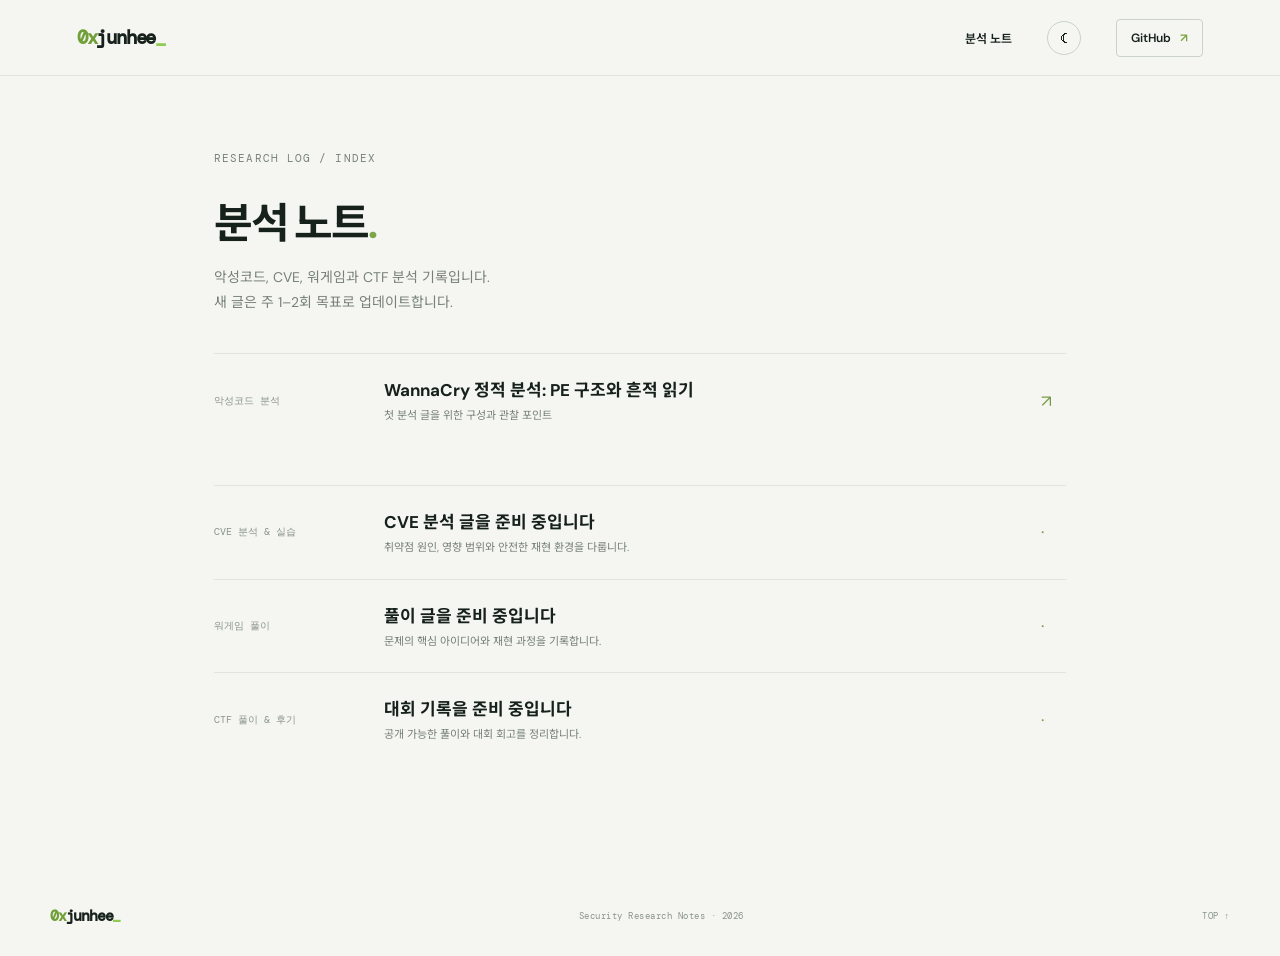
==== posts/index.html @ c13f4ed0 "Publish security research notes site" ====
<!doctype html>
<html lang="ko"><head><meta charset="utf-8"><meta name="viewport" content="width=device-width, initial-scale=1"><title>글 모음 — zunh22</title><link rel="stylesheet" href="../assets/css/style.css"><style>.listing{max-width:900px;margin:auto;padding:75px 24px 110px}.listing h1{font-size:42px;letter-spacing:-2px;margin:0 0 12px}.listing .lead{color:#778178;font-size:14px;line-height:1.8}.post-row{display:grid;grid-template-columns:150px 1fr 25px;gap:20px;align-items:center;padding:22px 0;border-top:1px solid #dfe4dc}.post-row:first-of-type{margin-top:38px}.post-row small{font:10px var(--mono);color:#89948b}.post-row h2{font-size:17px;margin:0 0 5px}.post-row p{font-size:11px;color:#778178;margin:0;line-height:1.7}.post-row b{font-size:17px;color:#779c49;font-weight:400}@media(max-width:600px){.post-row{grid-template-columns:1fr 20px;gap:8px}.post-row small{grid-column:1/-1}}</style></head>
<body><header class="topbar"><a class="brand" href="../"><span class="brand-mark">0x</span>junhee<span class="brand-cursor">_</span></a><nav><a href="../#writing">분석 노트</a><button class="theme-toggle" type="button" aria-label="다크모드 켜기" title="다크모드 전환"><span class="theme-icon">☾</span></button><a class="github-link" href="https://github.com/zunh22" target="_blank" rel="noreferrer">GitHub <span>↗</span></a></nav></header><main class="listing"><p class="eyebrow">RESEARCH LOG / INDEX</p><h1>분석 노트<span style="color:#7ba64b">.</span></h1><p class="lead">악성코드, CVE, 워게임과 CTF 분석 기록입니다.<br>새 글은 주 1–2회 목표로 업데이트합니다.</p>
<a class="post-row" data-category="malware" href="first-malware-analysis.html"><small>악성코드 분석</small><div><h2>WannaCry 정적 분석: PE 구조와 흔적 읽기</h2><p>첫 분석 글을 위한 구성과 관찰 포인트</p></div><b>↗</b></a>
<div class="post-row" data-category="cve"><small>CVE 분석 & 실습</small><div><h2>CVE 분석 글을 준비 중입니다</h2><p>취약점 원인, 영향 범위와 안전한 재현 환경을 다룹니다.</p></div><b>·</b></div>
<div class="post-row" data-category="wargame"><small>워게임 풀이</small><div><h2>풀이 글을 준비 중입니다</h2><p>문제의 핵심 아이디어와 재현 과정을 기록합니다.</p></div><b>·</b></div>
<div class="post-row" data-category="ctf"><small>CTF 풀이 & 후기</small><div><h2>대회 기록을 준비 중입니다</h2><p>공개 가능한 풀이와 대회 회고를 정리합니다.</p></div><b>·</b></div>
</main><footer><a class="brand" href="../"><span class="brand-mark">0x</span>junhee<span class="brand-cursor">_</span></a><span>Security Research Notes · 2026</span><a href="#top">TOP ↑</a></footer><script>const themeRoot=document.documentElement,themeButton=document.querySelector('.theme-toggle'),themeIcon=document.querySelector('.theme-icon');function setTheme(t){themeRoot.dataset.theme=t;themeIcon.textContent=t==='dark'?'☀':'☾';themeButton.setAttribute('aria-label',t==='dark'?'라이트모드 켜기':'다크모드 켜기')}setTheme(localStorage.getItem('theme')||(matchMedia('(prefers-color-scheme: dark)').matches?'dark':'light'));themeButton.addEventListener('click',()=>{const n=themeRoot.dataset.theme==='dark'?'light':'dark';localStorage.setItem('theme',n);setTheme(n)});const category=new URLSearchParams(location.search).get('category');if(category)document.querySelectorAll('[data-category]').forEach(row=>row.hidden=row.dataset.category!==category);</script></body></html>
---- assets/css/style.css ----
@import url('https://fonts.googleapis.com/css2?family=DM+Mono:wght@400;500&family=DM+Sans:wght@400;500;600;700&family=Noto+Sans+KR:wght@400;500;600;700;800&display=swap');
:root{--ink:#17211c;--muted:#707b73;--paper:#f5f6f1;--green:#b8f36c;--line:#dfe4dc;--mono:'DM Mono',monospace;--sans:'DM Sans','Noto Sans KR',sans-serif}*{box-sizing:border-box}html{scroll-behavior:smooth}body{margin:0;background:var(--paper);color:var(--ink);font-family:var(--sans);-webkit-font-smoothing:antialiased}a{color:inherit;text-decoration:none}.topbar{height:76px;display:flex;align-items:center;justify-content:space-between;padding:0 max(calc((100vw - 1180px)/2),6vw);border-bottom:1px solid var(--line)}.brand{font:600 19px var(--mono);letter-spacing:-1.2px}.brand-mark{color:#719f38}.brand-cursor{color:#90ca50;animation:blink 1.1s steps(2) infinite}.topbar nav{display:flex;align-items:center;gap:35px;font-size:12px;font-weight:600}.topbar nav a{transition:opacity .2s}.topbar nav a:hover{opacity:.55}.github-link{border:1px solid #cbd2c8;border-radius:4px;padding:10px 14px}.github-link span{color:#77a63b;margin-left:6px}.hero{max-width:1180px;min-height:520px;margin:auto;padding:92px 0 76px;display:grid;grid-template-columns:1fr 1fr;align-items:center;position:relative}.eyebrow{font:11px var(--mono);letter-spacing:1.1px;color:#78827a;margin:0 0 24px}.pulse{display:inline-block;width:7px;height:7px;border-radius:50%;background:#8dc348;box-shadow:0 0 0 4px #8dc34822;margin-right:9px}.hero h1{font-size:76px;line-height:1.08;letter-spacing:-5px;margin:0 0 22px;font-weight:700}.hero h1 em,.about h2 em{font-style:normal;color:#779c49}.intro{font-size:15px;line-height:1.9;color:#68736b;max-width:440px;word-break:keep-all}.hero-actions{display:flex;align-items:center;gap:25px;margin-top:31px}.button{display:inline-flex;align-items:center;gap:24px;padding:14px 18px;font-size:12px;font-weight:700;border-radius:3px;transition:transform .2s}.button:hover{transform:translateY(-2px)}.primary{background:var(--ink);color:white}.primary span,.dark span{color:var(--green)}.text-link{font-size:12px;font-weight:600}.text-link span{color:#79a747}.terminal{background:#17211c;color:#d8e2d5;border-radius:6px;overflow:hidden;box-shadow:0 25px 55px #2533231c;max-width:455px;width:100%;justify-self:end;font:11px var(--mono)}.terminal-bar{height:41px;background:#202b25;display:flex;align-items:center;gap:14px;padding:0 16px;color:#8e9b90;border-bottom:1px solid #ffffff0c}.dots{display:flex;gap:5px}.dots i{width:7px;height:7px;border-radius:50%;background:#ee7d69}.dots i:nth-child(2){background:#e7bd58}.dots i:nth-child(3){background:#79be69}.terminal-state{margin-left:auto;color:#91c963;font-size:9px}.terminal-body{padding:24px 24px 28px;min-height:186px}.terminal-body p{margin:0 0 11px}.terminal-body b{color:#b8f36c;font-weight:400}.terminal-body p span{color:#85bed4}.terminal-body .code-line{padding-left:18px;color:#b9c8bc}.terminal-gap{margin-top:23px!important}.caret{display:inline-block;width:7px;height:13px;background:#b8f36c;vertical-align:middle}.terminal-foot{display:flex;justify-content:space-between;padding:11px 17px;border-top:1px solid #ffffff10;color:#69776d;font-size:9px;letter-spacing:1px}.hero-index{position:absolute;bottom:26px;right:0;font:9px var(--mono);letter-spacing:1px;color:#8a958c}.hero-index span{color:#aeb9ac;margin-left:15px}.ticker{overflow:hidden;border-block:1px solid var(--line);background:#eef0e9;padding:15px 0;white-space:nowrap;font:10px var(--mono);letter-spacing:1.8px;color:#78837a}.ticker div{width:max-content;animation:marquee 38s linear infinite}.ticker b{color:#83b34b;font-size:15px;margin:0 32px}.section{max-width:1180px;margin:auto;padding:93px 0}.section-heading{display:flex;justify-content:space-between;align-items:end;margin-bottom:35px}.section-heading .eyebrow{margin-bottom:13px}.section h2,.feature-copy h2{font-size:36px;line-height:1.3;letter-spacing:-1.8px;margin:0}.accent{color:#7ba64b}.section-note{font-size:12px;line-height:1.8;color:#89928a;text-align:right;margin:0 0 3px}.category-grid{display:grid;grid-template-columns:repeat(4,1fr);gap:13px}.category-card{min-height:230px;padding:19px 19px 16px;border:1px solid var(--line);border-radius:4px;background:#fafbf7;display:flex;flex-direction:column;transition:transform .2s,border-color .2s}.category-card:hover{transform:translateY(-4px);border-color:#a8b39e}.card-top{display:flex;justify-content:space-between;align-items:center}.card-number{font:10px var(--mono);color:#9aa39a}.card-icon{width:31px;height:31px;display:grid;place-items:center;border-radius:50%;font-size:16px}.card-green .card-icon{background:#e5f3d4;color:#63923b}.card-orange .card-icon{background:#f8e9dc;color:#bb7743}.card-blue .card-icon{background:#dfebf3;color:#56809b}.card-purple .card-icon{background:#eee5f3;color:#8965a0}.category-card h3{font-size:16px;letter-spacing:-.4px;margin:23px 0 8px}.category-card p{font-size:11px;line-height:1.75;color:#788279;margin:0;word-break:keep-all}.card-bottom{margin-top:auto;padding-top:18px;display:flex;align-items:center;justify-content:space-between;font:9px var(--mono);color:#939d93}.card-bottom b{font-size:15px;color:#758d63;font-weight:400}.featured{max-width:1180px;margin:0 auto 18px;background:#e9eee3;display:grid;grid-template-columns:1fr 1fr;min-height:350px;border:1px solid #dce4d5}.feature-art{position:relative;min-height:350px;background:#19251f;overflow:hidden}.scan-grid{position:absolute;inset:0;background-image:linear-gradient(#ffffff09 1px,transparent 1px),linear-gradient(90deg,#ffffff09 1px,transparent 1px);background-size:31px 31px;mask-image:linear-gradient(135deg,#000,transparent 90%)}.hex-orbit{position:absolute;width:250px;height:250px;border:1px solid #b8f36c35;transform:rotate(45deg);left:22%;top:14%;border-radius:50%}.orbit-two{width:170px;height:170px;left:31%;top:26%;border-color:#b8f36c70}.sample-chip{position:absolute;left:calc(50% - 46px);top:calc(50% - 40px);width:92px;height:80px;background:#b8f36c;display:grid;place-items:center;color:#1b261c;font:700 30px var(--mono);clip-path:polygon(15% 0,85% 0,100% 25%,100% 75%,85% 100%,15% 100%,0 75%,0 25%);box-shadow:0 0 50px #b8f36c50}.sample-chip span{font-size:10px;position:absolute;right:19px;top:16px}.art-label{position:absolute;left:24px;bottom:23px;color:#8c9b8d;font:9px/1.7 var(--mono);letter-spacing:1px}.art-label b{color:#b8f36c;font-weight:400}.art-cross{position:absolute;color:#b8f36c;font:18px var(--mono)}.cross-a{right:19%;top:21%}.cross-b{left:18%;bottom:27%}.feature-copy{padding:47px 53px;display:flex;flex-direction:column;align-items:flex-start}.feature-copy .eyebrow{margin-bottom:17px}.tag{display:inline-block;background:#d4e6c4;color:#557d36;padding:5px 7px;font-size:9px;margin-right:8px}.feature-copy h2{font-size:29px}.feature-copy>p:not(.eyebrow){font-size:12px;line-height:1.9;color:#68746a;word-break:keep-all;margin:16px 0 20px}.feature-copy strong{color:#344333}.dark{background:#202b24;color:#fff;padding:12px 15px}.feature-copy small{font-size:10px;color:#8a958b;margin-top:13px;line-height:1.6;word-break:keep-all}.roadmap{padding-top:87px;padding-bottom:93px}.steps{display:grid;grid-template-columns:repeat(4,1fr);border-top:1px solid var(--line)}.steps article{padding:20px 18px 0 0;position:relative}.steps article:before{content:'';position:absolute;width:6px;height:6px;border-radius:50%;background:#8bb953;top:-4px;left:0}.steps article>span{font:10px var(--mono);color:#9ca79d}.steps h3{font-size:14px;margin:17px 0 7px}.steps p{font-size:11px;line-height:1.7;color:#879087;margin:0;word-break:keep-all}.about{background:#e9eee3;padding:59px max(calc((100vw - 1180px)/2),6vw);display:grid;grid-template-columns:1fr 1fr;gap:70px}.about .eyebrow{margin-bottom:14px}.about h2{font-size:34px;line-height:1.3;letter-spacing:-1.5px;margin:0}.about-copy{padding-top:10px}.about-copy>p{font-size:12px;line-height:1.9;color:#69756b;margin:0 0 20px;max-width:490px;word-break:keep-all}.about-meta{border-top:1px solid #d2dbce;padding-top:14px;display:grid;grid-template-columns:90px 1fr;gap:10px;font:10px var(--mono)}.about-meta span{color:#8a968a}.about-meta b{font-family:var(--sans);font-size:11px;color:#39473b}footer{height:80px;max-width:1180px;margin:auto;display:flex;align-items:center;justify-content:space-between}footer .brand{font-size:15px}footer>span,footer>a:last-child{font:9px var(--mono);color:#89948b;letter-spacing:.5px}@keyframes blink{50%{opacity:0}}@keyframes marquee{to{transform:translateX(-50%)}}@media(max-width:1250px){.hero,.section,.featured,footer{margin-left:6vw;margin-right:6vw}.hero{padding-top:75px}}@media(max-width:850px){.hero{grid-template-columns:1fr;gap:48px;padding-top:70px}.terminal{justify-self:start;max-width:520px}.category-grid{grid-template-columns:repeat(2,1fr)}.featured{grid-template-columns:1fr}.feature-art{min-height:290px}.feature-copy{padding:35px}.about{grid-template-columns:1fr;gap:24px}.section{padding:70px 0}}@media(max-width:560px){.topbar{height:64px;padding:0 20px}.topbar nav{gap:14px;font-size:10px}.topbar nav>a:first-child{display:none}.github-link{padding:8px 10px}.hero,.section,.featured,footer{margin-left:20px;margin-right:20px}.hero{padding:62px 0 66px;min-height:auto}.hero h1{font-size:58px;letter-spacing:-3.6px}.intro{font-size:13px}.hero-actions{gap:16px}.text-link{font-size:10px}.terminal{font-size:10px}.section-heading{display:block}.section h2{font-size:29px}.section-note{text-align:left;margin-top:12px}.category-grid{gap:9px}.category-card{padding:15px;min-height:226px}.category-card h3{font-size:14px}.category-card p{font-size:10px}.card-bottom{font-size:8px}.feature-art{min-height:245px}.feature-copy{padding:29px 23px}.feature-copy h2{font-size:25px}.steps{grid-template-columns:repeat(2,1fr);row-gap:25px}.steps article{padding-top:17px}.about{padding:43px 20px}.about h2{font-size:30px}footer{height:73px}footer>span{display:none}footer>a:last-child{font-size:8px}}
.theme-toggle{width:34px;height:34px;border:1px solid #cbd2c8;border-radius:50%;background:transparent;color:var(--ink);font-size:16px;cursor:pointer;display:grid;place-items:center}.theme-toggle:hover{background:#e8ece4}
html[data-theme="dark"]{--ink:#e5ece5;--line:#2a352d;color-scheme:dark;background:#111813;color:#e5ece5}
html[data-theme="dark"] body{background:#111813;color:#e5ece5}
html[data-theme="dark"] .topbar{border-color:#2a352d}
html[data-theme="dark"] .brand-mark,html[data-theme="dark"] .brand-cursor{color:#b8f36c}
html[data-theme="dark"] .github-link,html[data-theme="dark"] .theme-toggle{border-color:#3a473d;color:#dce6dc}
html[data-theme="dark"] .theme-toggle:hover{background:#273229}
html[data-theme="dark"] .intro,html[data-theme="dark"] .section-note,html[data-theme="dark"] .category-card p,html[data-theme="dark"] .feature-copy>p:not(.eyebrow),html[data-theme="dark"] .feature-copy small{color:#a5b0a6}
html[data-theme="dark"] .category-card{background:#18211b;border-color:#2d3930}
html[data-theme="dark"] .category-card:hover{border-color:#71875d}
html[data-theme="dark"] .featured{background:#202c23;border-color:#334133}
html[data-theme="dark"] .feature-copy strong{color:#d9e7d5}
html[data-theme="dark"] .tag{background:#33452c;color:#c7e9a6}
html[data-theme="dark"] footer{color:#e5ece5}
html[data-theme="dark"] .article,html[data-theme="dark"] .listing{color:#e5ece5}
html[data-theme="dark"] .article .lead,html[data-theme="dark"] .article p,html[data-theme="dark"] .article li,html[data-theme="dark"] .listing .lead,html[data-theme="dark"] .post-row p{color:#a5b0a6}
html[data-theme="dark"] .callout{background:#202c23;color:#c4d2c4}
html[data-theme="dark"] .post-row{border-color:#2a352d}
html[data-theme="dark"] .post-row h2{color:#e5ece5}
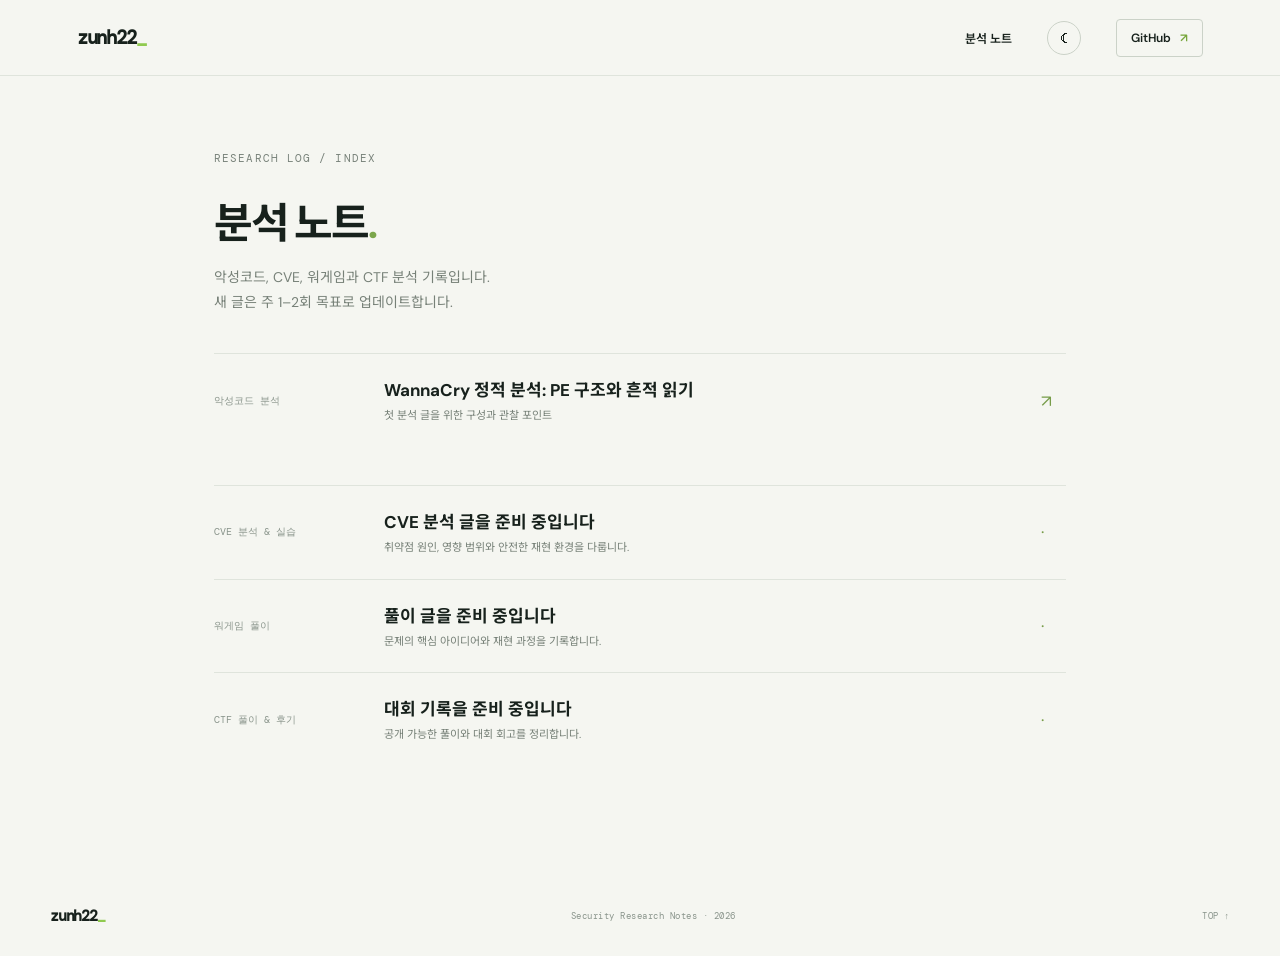
==== commit eb597940: "Polish portfolio branding and dark mode" ====
--- a/posts/index.html
+++ b/posts/index.html
@@ -1,8 +1,8 @@
 <!doctype html>
 <html lang="ko"><head><meta charset="utf-8"><meta name="viewport" content="width=device-width, initial-scale=1"><title>글 모음 — zunh22</title><link rel="stylesheet" href="../assets/css/style.css"><style>.listing{max-width:900px;margin:auto;padding:75px 24px 110px}.listing h1{font-size:42px;letter-spacing:-2px;margin:0 0 12px}.listing .lead{color:#778178;font-size:14px;line-height:1.8}.post-row{display:grid;grid-template-columns:150px 1fr 25px;gap:20px;align-items:center;padding:22px 0;border-top:1px solid #dfe4dc}.post-row:first-of-type{margin-top:38px}.post-row small{font:10px var(--mono);color:#89948b}.post-row h2{font-size:17px;margin:0 0 5px}.post-row p{font-size:11px;color:#778178;margin:0;line-height:1.7}.post-row b{font-size:17px;color:#779c49;font-weight:400}@media(max-width:600px){.post-row{grid-template-columns:1fr 20px;gap:8px}.post-row small{grid-column:1/-1}}</style></head>
-<body><header class="topbar"><a class="brand" href="../"><span class="brand-mark">0x</span>junhee<span class="brand-cursor">_</span></a><nav><a href="../#writing">분석 노트</a><button class="theme-toggle" type="button" aria-label="다크모드 켜기" title="다크모드 전환"><span class="theme-icon">☾</span></button><a class="github-link" href="https://github.com/zunh22" target="_blank" rel="noreferrer">GitHub <span>↗</span></a></nav></header><main class="listing"><p class="eyebrow">RESEARCH LOG / INDEX</p><h1>분석 노트<span style="color:#7ba64b">.</span></h1><p class="lead">악성코드, CVE, 워게임과 CTF 분석 기록입니다.<br>새 글은 주 1–2회 목표로 업데이트합니다.</p>
+<body><header class="topbar"><a class="brand" href="../">zunh22<span class="brand-cursor">_</span></a><nav><a href="../#writing">분석 노트</a><button class="theme-toggle" type="button" aria-label="다크모드 켜기" title="다크모드 전환"><span class="theme-icon">☾</span></button><a class="github-link" href="https://github.com/zunh22" target="_blank" rel="noreferrer">GitHub <span>↗</span></a></nav></header><main class="listing"><p class="eyebrow">RESEARCH LOG / INDEX</p><h1>분석 노트<span style="color:#7ba64b">.</span></h1><p class="lead">악성코드, CVE, 워게임과 CTF 분석 기록입니다.<br>새 글은 주 1–2회 목표로 업데이트합니다.</p>
 <a class="post-row" data-category="malware" href="first-malware-analysis.html"><small>악성코드 분석</small><div><h2>WannaCry 정적 분석: PE 구조와 흔적 읽기</h2><p>첫 분석 글을 위한 구성과 관찰 포인트</p></div><b>↗</b></a>
 <div class="post-row" data-category="cve"><small>CVE 분석 & 실습</small><div><h2>CVE 분석 글을 준비 중입니다</h2><p>취약점 원인, 영향 범위와 안전한 재현 환경을 다룹니다.</p></div><b>·</b></div>
 <div class="post-row" data-category="wargame"><small>워게임 풀이</small><div><h2>풀이 글을 준비 중입니다</h2><p>문제의 핵심 아이디어와 재현 과정을 기록합니다.</p></div><b>·</b></div>
 <div class="post-row" data-category="ctf"><small>CTF 풀이 & 후기</small><div><h2>대회 기록을 준비 중입니다</h2><p>공개 가능한 풀이와 대회 회고를 정리합니다.</p></div><b>·</b></div>
-</main><footer><a class="brand" href="../"><span class="brand-mark">0x</span>junhee<span class="brand-cursor">_</span></a><span>Security Research Notes · 2026</span><a href="#top">TOP ↑</a></footer><script>const themeRoot=document.documentElement,themeButton=document.querySelector('.theme-toggle'),themeIcon=document.querySelector('.theme-icon');function setTheme(t){themeRoot.dataset.theme=t;themeIcon.textContent=t==='dark'?'☀':'☾';themeButton.setAttribute('aria-label',t==='dark'?'라이트모드 켜기':'다크모드 켜기')}setTheme(localStorage.getItem('theme')||(matchMedia('(prefers-color-scheme: dark)').matches?'dark':'light'));themeButton.addEventListener('click',()=>{const n=themeRoot.dataset.theme==='dark'?'light':'dark';localStorage.setItem('theme',n);setTheme(n)});const category=new URLSearchParams(location.search).get('category');if(category)document.querySelectorAll('[data-category]').forEach(row=>row.hidden=row.dataset.category!==category);</script></body></html>
+</main><footer><a class="brand" href="../">zunh22<span class="brand-cursor">_</span></a><span>Security Research Notes · 2026</span><a href="#top">TOP ↑</a></footer><script>const themeRoot=document.documentElement,themeButton=document.querySelector('.theme-toggle'),themeIcon=document.querySelector('.theme-icon');function setTheme(t){themeRoot.dataset.theme=t;themeIcon.textContent=t==='dark'?'☀':'☾';themeButton.setAttribute('aria-label',t==='dark'?'라이트모드 켜기':'다크모드 켜기')}setTheme(localStorage.getItem('theme')||(matchMedia('(prefers-color-scheme: dark)').matches?'dark':'light'));themeButton.addEventListener('click',()=>{const n=themeRoot.dataset.theme==='dark'?'light':'dark';localStorage.setItem('theme',n);setTheme(n)});const category=new URLSearchParams(location.search).get('category');if(category)document.querySelectorAll('[data-category]').forEach(row=>row.hidden=row.dataset.category!==category);</script></body></html>
--- a/assets/css/style.css
+++ b/assets/css/style.css
@@ -19,3 +19,6 @@
 html[data-theme="dark"] .callout{background:#202c23;color:#c4d2c4}
 html[data-theme="dark"] .post-row{border-color:#2a352d}
 html[data-theme="dark"] .post-row h2{color:#e5ece5}
+
+html[data-theme="dark"] .primary{background:#b8f36c;color:#17211c}
+html[data-theme="dark"] .primary span{color:#486b2d}
